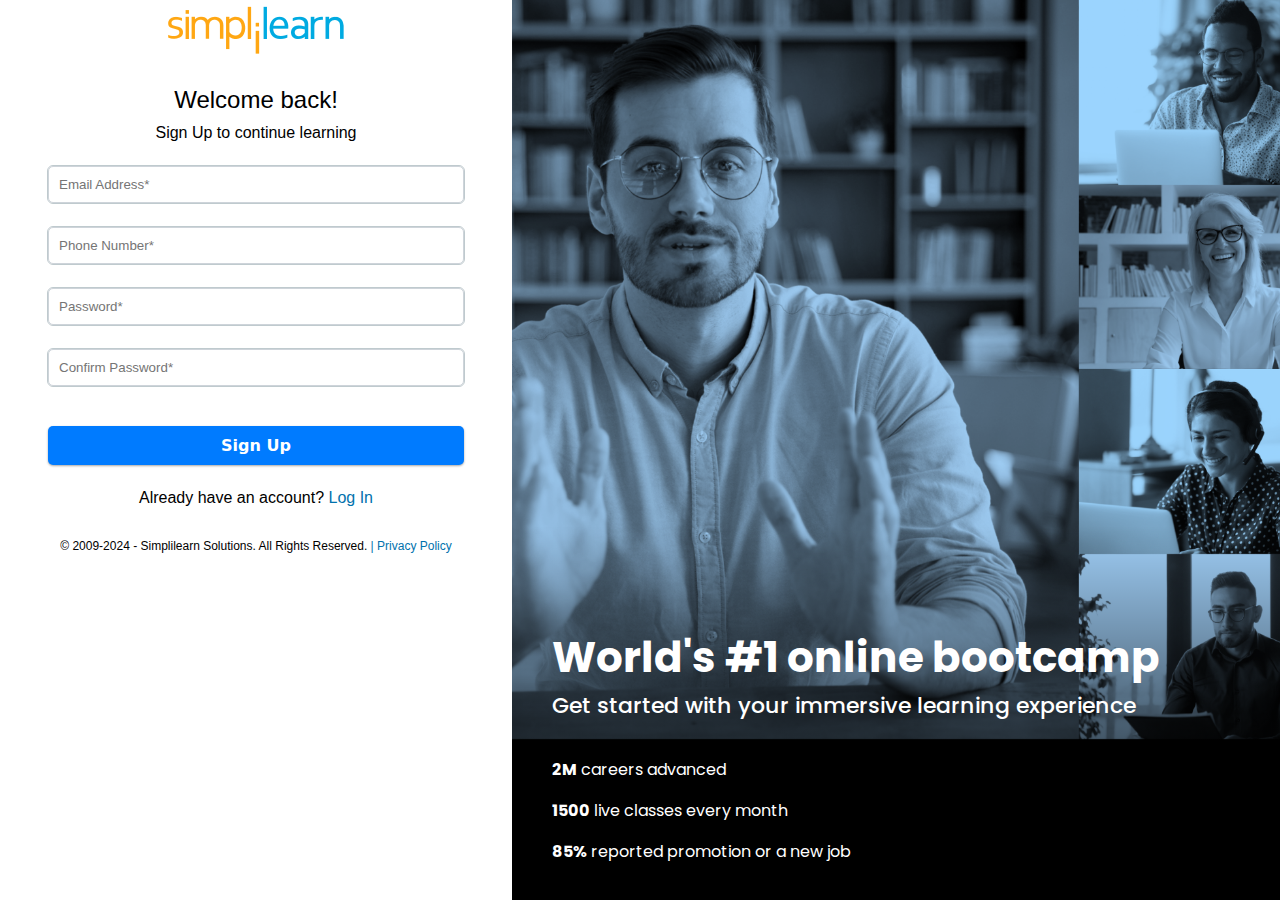
==== index.html @ d11c6d73 "first commit" ====
<!DOCTYPE html>
<html lang="en">

<head>
  <meta charset="UTF-8">
  <meta name="viewport" content="width=device-width, initial-scale=1.0">
  <!-- Google Fonts -->
  <link rel="preconnect" href="https://fonts.googleapis.com" />
  <link rel="preconnect" href="https://fonts.gstatic.com" crossorigin />
  <link
    href="https://fonts.googleapis.com/css2?family=Poppins:ital,wght@0,100;0,200;0,300;0,400;0,500;0,600;0,700;0,800;0,900;1,100;1,200;1,300;1,400;1,500;1,600;1,700;1,800;1,900&display=swap"
    rel="stylesheet" />
  <!--  -->
  <!-- Font-Awesome CDN -->
  <link rel="stylesheet" href="https://cdnjs.cloudflare.com/ajax/libs/font-awesome/6.5.2/css/all.min.css"
    integrity="sha512-SnH5WK+bZxgPHs44uWIX+LLJAJ9/2PkPKZ5QiAj6Ta86w+fsb2TkcmfRyVX3pBnMFcV7oQPJkl9QevSCWr3W6A=="
    crossorigin="anonymous" referrerpolicy="no-referrer" />
  <!--  -->
  <!-- Pari CSS -->
  <link rel="stylesheet" href="./beauty/pari.css" />
  <link rel="stylesheet" href="./beauty/components/navbar-pari.css" />
  <link rel="stylesheet" href="./beauty/layout/container.css" />
  <link rel="stylesheet" href="./beauty/helpers/flexbox.css" />
  <link rel="stylesheet" href="./beauty/elements/button-pari.css" />
  <!--  -->
  <link rel="stylesheet" href="./style.css">
  <script src="./app.js" defer></script>
  <title>Signup</title>
</head>

<body>

  <main id="main">
    <div class="main-container container is-fullhd">
      <div class="main-left">
        <div class="main-left-cont">
          <div class="title-left">
            <img src="./assets/simplilearn-logo.png" alt="">
          </div>
          <form>
            <h2>Welcome back!</h2>
            <p>Sign Up to continue learning</p>
            <div>
              <input type="text" id="username" name="username" placeholder="Email Address*" />
            </div>
            <div>
              <input type="number" id="phone" name="phone" placeholder="Phone Number*" />
            </div>
            <div>
              <input type="password" id="password" name="password" placeholder="Password*" />
            </div>
            <div>
              <input type="password" id="password" name="password" placeholder="Confirm Password*" />
            </div>
            <!-- <div class="fg-container">
              <div class="input-cont">
                <input type="checkbox" id="remember-me">
                <label for="remember-me">Remember me</label>
              </div>
              <div class="">
                <a href="#">Forgot password?</a>
              </div>
            </div> -->
            <div class="login-cont">
              <button class="primary-btn">Sign Up</button>
            </div>
            <div class="or-login-with">
              <p></p>
            </div>
            <!-- <div class="alternate-login-cont">
              <span class="parent-span"><i class="fa-brands fa-google"></i> <span class="hidden">Google</span></span>
              <span class="parent-span"><i class="fa-brands fa-facebook-f"></i> <span
                  class="hidden">Facebook</span></span>
              <span class="parent-span"><i class="fa-brands fa-linkedin-in"></i> <span
                  class="hidden">LinkedIn</span></span>
              <span class="parent-span"><i class="fa-brands fa-apple"></i> <span class="hidden">Apple</span></span>
            </div> -->
            <div class="dont-have-acc-cont">
              <p>Already have an account? <a href="/login.html">Log In</a></p>
            </div>
            <div class="privacy-policy">
              <p>© 2009-2024 - Simplilearn Solutions. <span>All Rights Reserved.</span> <a href="#">| Privacy Policy</a>
              </p>
            </div>
          </form>
        </div>
      </div>
      <div class="main-right">
        <div class="main-right-cont">
          <!-- <img src="./assets/right-panel-image-cropped.png" alt=""> -->
          <div class="text-container">
            <div class="text-title">
              <h2>World's #1 online bootcamp</h2>
              <h5>Get started with your immersive learning experience</h5>
            </div>
            <div class="text-desc">
              <p><strong>2M</strong> careers advanced</p>
              <p><strong>1500</strong> live classes every month</p>
              <p><strong>85%</strong> reported promotion or a new job</p>
            </div>
          </div>
        </div>
      </div>
    </div>
  </main>

</body>

</html>
---- beauty/pari.css ----
@import url(./themes/light/light-theme-pari.css);
@import url(./elements/semantics-pari.css);
@import url(./elements/typography-pari.css);
@import url(./elements/button-pari.css);
@import url(./elements/table-pari.css);
@import url(./elements/form-pari.css);
@import url(./elements/embedded-elemnets-pari.css);
@import url(./components/navbar-pari.css);
@import url(./components/sidebar-pari.css);
@import url(./components/accordion-pari.css);
@import url(./components/dropdown-pari.css);
@import url(./components/tabs-pari.css);
@import url(./layout/container.css);
@import url(./helpers/flexbox.css);
@import url(./components/hero-section.css);
@import url(./components/light-card.css);
@import url(./components/dark-card.css);
@import url(./components/carousel-pari.css);
@import url(./components/loader-pari.css);
@import url(./components/alert-pari.css);
@import url(./components/tooltip-pari.css);
@import url(./components/progressBar-pari.css);
@import url(./components/toast-pari.css);
@import url(./components/modal-pari.css);
@import url(./components/popover-pari.css);
@import url('https://fonts.googleapis.com/css2?family=Flow+Circular&family=Roboto:ital,wght@0,100;0,300;0,400;0,500;0,700;0,900;1,100;1,300;1,400;1,500;1,700;1,900&display=swap');


* {
  margin: 0;
  padding: 0;
  box-sizing: border-box;
}


body {
  font-family: "Tilt Neon", sans-serif;
  font-optical-sizing: auto;
  font-weight: 400;
  font-style: normal;
  background-color: aliceblue;
  font-variation-settings:
    "XROT" 0,
    "YROT" 0;
}

html {
  font-size: 16px;
}

@media screen and (max-width:500px) {
  html {
    font-size: 12px;
  }
}
---- beauty/components/navbar-pari.css ----
nav {
	display: flex;
	justify-content: var(--navbar-horizontal-alignment);
	align-items: center;
	padding: var(--navbar-padding-vertical) var(--navbar-padding-horizontal);
	box-shadow: rgba(0, 0, 0, 0.16) 0px 1px 4px;
	height: var(--navbar-height);
	background-color: var(--navbar-background-color);
	gap: var(--navbar-flex-gap);
}

nav > header {
	display: flex;
	align-items: center;
}

nav > header > img {
	width: 8rem;
	object-fit: contain;
}

nav h2 {
	margin: 0;
	color: var(--navbar-text-color);
}

nav > ul {
	display: flex;
	gap: var(--navbar-item-gap);
	list-style: none;
	align-items: center;
	justify-content: space-between;
	padding-left: 0;
}

nav > ul li a {
	padding: var(--navbar-item-padding);
	border-radius: var(--navbar-item-border-radius);
	font-size: var(--navbar-item-font-size);
	color: var(--navbar-text-color);
	transition: background-color var(--navbar-menu-transition-speed) ease;
	font-weight: 500;
}

nav > ul li a:hover {
	background-color: var(--navbar-hover-background-color);
}

/* Hamburger menu */
nav > .nav-btn {
	display: none;
	cursor: pointer;
}

nav > #nav-check {
	display: none;
}

@media screen and (max-width: 1000px) {
	nav:not([role="tabs"]):not([role="sidebar"]) > ul {
		box-shadow: rgba(0, 0, 0, 0.02) 0px 1px 3px 0px,
			rgba(27, 31, 35, 0.15) 0px 0px 0px 1px;
		position: absolute;
		flex-direction: column;
		align-items: flex-start;
		justify-content: flex-start;
		height: calc(100vh - var(--navbar-height) - 3px);
		transition: all var(--navbar-menu-transition-speed) ease;
		overflow-y: hidden;
		top: var(--navbar-height);
		right: 0;
		text-align: left;
		/* width: 0; */
		z-index: 999;
		background-color: #fff;
	}

	nav > .nav-btn {
		display: inline-block;
		position: absolute;
		right: 0px;
		top: 0px;
		height: var(--navbar-height);
		display: flex;
		justify-content: center;
		align-items: center;
	}

	nav > .nav-btn > label {
		display: inline-block;
		width: 50px;
		padding: var(--navbar-button-padding);
	}

	nav > .nav-btn > label > span {
		display: block;
		width: 25px;
		height: 10px;
		border-top: 2px solid var(--navbar-text-color);
		cursor: pointer;
		transition: transform var(--navbar-menu-transition-speed) ease;
	}

	nav > #nav-check:not(:checked) ~ ul {
		width: 0px;
	}

	nav > #nav-check:checked ~ ul {
		width: var(--navbar-menu-width);
		overflow-y: auto;
	}
}
---- beauty/layout/container.css ----
/* Default container */
.container {
  width: 100%;
  max-width: 960px; /* Default max width */
  margin-left: auto;
  margin-right: auto;
  padding-left: 15px;
  padding-right: 15px;
}

/* Widescreen container */
.container.is-widescreen {
  max-width: 1152px; /* Max width for widescreen */
}

/* FullHD container */
.container.is-fullhd {
  max-width: 1344px; /* Max width for FullHD */
}

/* Max Desktop container */
.container.is-max-desktop {
  max-width: 960px; /* Max width for desktop */
}

/* Max Widescreen container */
.container.is-max-widescreen {
  max-width: 1152px; /* Max width for widescreen */
}

/* Media queries */
@media screen and (min-width: 1024px) and (max-width: 1215px) {
  .container {
    max-width: 960px; /* Widescreen width */
  }
}

@media screen and (min-width: 1216px) and (max-width: 1407px) {
  .container {
    max-width: 1152px; /* FullHD width */
  }
}

@media screen and (min-width: 1408px) {
  .container {
    max-width: 1344px; /* FullHD width */
  }
}
---- beauty/helpers/flexbox.css ----
/* Flex Direction */
.is-flex-direction-row {
  flex-direction: row;
}

.is-flex-direction-row-reverse {
  flex-direction: row-reverse;
}

.is-flex-direction-column {
  flex-direction: column;
}

.is-flex-direction-column-reverse {
  flex-direction: column-reverse;
}

/* Flex Wrap */
.is-flex-wrap-nowrap {
  flex-wrap: nowrap;
}

.is-flex-wrap-wrap {
  flex-wrap: wrap;
}

.is-flex-wrap-wrap-reverse {
  flex-wrap: wrap-reverse;
}

/* Justify Content */
.is-justify-content-flex-start {
  justify-content: flex-start;
}

.is-justify-content-flex-end {
  justify-content: flex-end;
}

.is-justify-content-center {
  justify-content: center;
}

.is-justify-content-space-between {
  justify-content: space-between;
}

.is-justify-content-space-around {
  justify-content: space-around;
}

.is-justify-content-space-evenly {
  justify-content: space-evenly;
}

.is-justify-content-start {
  justify-content: start;
}

.is-justify-content-end {
  justify-content: end;
}

.is-justify-content-left {
  justify-content: left;
}

.is-justify-content-right {
  justify-content: right;
}

/* Align Content */
.is-align-content-flex-start {
  align-content: flex-start;
}

.is-align-content-flex-end {
  align-content: flex-end;
}

.is-align-content-center {
  align-content: center;
}

.is-align-content-space-between {
  align-content: space-between;
}

.is-align-content-space-around {
  align-content: space-around;
}

.is-align-content-space-evenly {
  align-content: space-evenly;
}

.is-align-content-stretch {
  align-content: stretch;
}

.is-align-content-start {
  align-content: start;
}

.is-align-content-end {
  align-content: end;
}

.is-align-content-baseline {
  align-content: baseline;
}

/* Align Items */
.is-align-items-stretch {
  align-items: stretch;
}

.is-align-items-flex-start {
  align-items: flex-start;
}

.is-align-items-flex-end {
  align-items: flex-end;
}

.is-align-items-center {
  align-items: center;
}

.is-align-items-baseline {
  align-items: baseline;
}

.is-align-items-start {
  align-items: start;
}

.is-align-items-end {
  align-items: end;
}

.is-align-items-self-start {
  align-items: self-start;
}

.is-align-items-self-end {
  align-items: self-end;
}

/* Align Self */
.is-align-self-auto {
  align-self: auto;
}

.is-align-self-flex-start {
  align-self: flex-start;
}

.is-align-self-flex-end {
  align-self: flex-end;
}

.is-align-self-center {
  align-self: center;
}

.is-align-self-baseline {
  align-self: baseline;
}

.is-align-self-stretch {
  align-self: stretch;
}

/* Flex Grow */
.is-flex-grow-0 {
  flex-grow: 0;
}

.is-flex-grow-1 {
  flex-grow: 1;
}

.is-flex-grow-2 {
  flex-grow: 2;
}

.is-flex-grow-3 {
  flex-grow: 3;
}

.is-flex-grow-4 {
  flex-grow: 4;
}

.is-flex-grow-5 {
  flex-grow: 5;
}

/* Flex Shrink */
.is-flex-shrink-0 {
  flex-shrink: 0;
}

.is-flex-shrink-1 {
  flex-shrink: 1;
}

.is-flex-shrink-2 {
  flex-shrink: 2;
}

.is-flex-shrink-3 {
  flex-shrink: 3;
}

.is-flex-shrink-4 {
  flex-shrink: 4;
}

.is-flex-shrink-5 {
  flex-shrink: 5;
}

.flex-center {
  display: flex;
  justify-content: center;
  align-items: center;
  gap: 1rem;
}


.display-flex-2x2-wrap {
  display: flex;
  align-items: center;
  gap: 1rem;
}

.display-flex-2x2-wrap img {
  max-width: 450px;
  flex: 1;
  border-radius: 5px;
}

@media screen and (max-width:1000px) {
  .display-flex-2x2-wrap {
    display: flex;
    align-items: center;
    flex-direction: column;
    justify-content: center;
    gap: 1rem;
  }

  .display-flex-2x2-wrap article {
    text-align: center;
  }

  .display-flex-2x2-wrap img {
    max-width: 100%;
  }
}
---- beauty/elements/button-pari.css ----
button,
.button {
  font-family: system-ui, -apple-system, BlinkMacSystemFont, "Segoe UI", Roboto,
    Oxygen, Ubuntu, Cantarell, "Open Sans", "Helvetica Neue", sans-serif;
  box-sizing: border-box;
  appearance: none;
  background: none;
  border: 1px solid #ccc;
  border-radius: 5px;
  color: #676e78;
  cursor: pointer;
  box-shadow: rgba(0, 0, 0, 0.12) 0px 1px 3px, rgba(0, 0, 0, 0.24) 0px 1px 2px;
  font-size: 1rem;
  font-weight: 600;
  margin: 1rem;
  padding: 10px 15px;
  text-decoration: none;
  text-align: center;
  width: fit-content;
}

button:hover {
  filter: brightness(90%);
}

/* Basic Button */
.basic-btn {
  background-color: #4caf50;
  color: white;
  border: none;
}

/* Outlined Button */
.outlined-btn {
  padding: 10px 20px;
  border: 2px solid #4caf50;
  color: #4caf50;
}

/* Rounded Button */
.rounded-btn {
  padding: 10px 20px;
  background-color: #4caf50;
  color: white;
  border: none;
  border-radius: 20px;
  box-shadow: none;
}

/* Square Button */
.square-btn {
  padding: 10px 20px;
  background-color: #4caf50;
  color: white;
  border: none;
  border-radius: 0;
  cursor: pointer;
}

/* Gradient Button */
.gradient-btn {
  padding: 10px 20px;
  background: linear-gradient(to right, #4caf50, #2e8b57);
  color: white;
  border: none;
  border-radius: 5px;
  cursor: pointer;
}

/* Text Button */
.text-btn {
  background: none;
  border: none;
  color: #4caf50;
  text-decoration: underline;
  cursor: pointer;
}

/* Icon Button */
.icon-btn {
  background: none;
  border: none;
  color: #4caf50;
  cursor: pointer;
  box-shadow: none;
}

/* Primary Button */
/* Primary Button */
.primary-btn {
  background-color: #007bff;
  color: white;
  border: none;
  border-radius: 5px;
  padding: 10px 20px;
  cursor: pointer;
}

/* Secondary Button */
.secondary-btn {
  background-color: #6c757d;
  color: white;
  border: none;
  border-radius: 5px;
  padding: 10px 20px;
  cursor: pointer;
}

/* Success Button */
.success-btn {
  background-color: #28a745;
  color: white;
  border: none;
  border-radius: 5px;
  padding: 10px 20px;
  cursor: pointer;
}

/* Danger Button */
.danger-btn {
  background-color: #dc3545;
  color: white;
  border: none;
  border-radius: 5px;
  padding: 10px 20px;
  cursor: pointer;
}

/* Warning Button */
.warning-btn {
  background-color: #ffc107;
  color: black;
  border: none;
  cursor: pointer;
}

/* Info Button */
.info-btn {
  background-color: #17a2b8;
  color: white;
  border: none;
  border-radius: 5px;
  padding: 10px 20px;
  cursor: pointer;
}

/* Light Button */
.light-btn {
  background-color: #f8f9fa;
  color: black;
  border: none;
  border-radius: 5px;
  padding: 10px 20px;
  cursor: pointer;
}

/* Dark Button */
.dark-btn {
  background-color: #343a40;
  color: white;
  border: none;
  border-radius: 5px;
  padding: 10px 20px;
  cursor: pointer;
}

/* Large Button */
.large-btn {
  font-size: 20px;
  padding: 15px 30px;
}

/* Small Button */
.small-btn {
  font-size: 12px;
  padding: 5px 10px;
}

/* Dropdown Button */

.dropdown-btn {
  display: inline-block;
  position: relative;
  font-family: system-ui, -apple-system, BlinkMacSystemFont, "Segoe UI", Roboto,
    Oxygen, Ubuntu, Cantarell, "Open Sans", "Helvetica Neue", sans-serif;
}

.dropdown-btn .dd-button {
  display: inline-block;
  border: 1px solid gray;
  border-radius: 4px;
  padding: 10px 30px 10px 20px;
  background-color: #ffffff;
  cursor: pointer;
  white-space: nowrap;
}

.dropdown-btn .dd-button:after {
  content: "";
  position: absolute;
  top: 50%;
  right: 15px;
  transform: translateY(-50%);
  width: 0;
  height: 0;
  border-left: 5px solid transparent;
  border-right: 5px solid transparent;
  border-top: 5px solid black;
}

.dropdown-btn .dd-button:hover {
  background-color: #eeeeee;
}

.dropdown-btn .dd-input {
  display: none;
}

.dropdown-btn .dd-menu {
  position: absolute;
  top: 100%;
  border: 1px solid #ccc;
  border-radius: 4px;
  padding: 0;
  margin: 2px 0 0 0;
  box-shadow: 0 0 6px 0 rgba(0, 0, 0, 0.1);
  background-color: #ffffff;
  list-style-type: none;
}

.dd-input+.dd-menu {
  display: none;
}

.dd-input:checked+.dd-menu {
  display: block;
}

.dropdown-btn .dd-menu li {
  padding: 10px 20px;
  cursor: pointer;
  white-space: nowrap;
}

.dd-menu li:hover {
  background-color: #f6f6f6;
}

.dd-menu li a {
  display: block;
  margin: -10px -20px;
  padding: 10px 20px;
}

.dd-menu li.divider {
  padding: 0;
  border-bottom: 1px solid #cccccc;
}

/* Block Button */
.block-btn {
  display: block;
  width: 95%;
  margin: auto;
}

/* Link Button */
.link-btn {
  background: none;
  border: none;
  color: #007bff;
  text-decoration: underline;
  cursor: pointer;
}

/* Disabled Button */
.disabled-btn {
  opacity: 0.6;
  cursor: not-allowed;
}

/* Loading Button */
/* .loading-btn::after {
  content: '<i class="ri-loader-2-line"></i>';
  width: 15px;
  height: 15px;
  border: 2px solid #fff;
  border-radius: 50%;
  border-top-color: transparent;
  animation: spin 0.8s linear infinite;
  display: inline-block;
  vertical-align: middle;
  margin-left: 5px;
} */

.loading-btn i {
  animation: spin 0.8s linear infinite;
  display: inline-block;
  vertical-align: middle;
  margin-right: 10px;
  font-size: 1.5rem;
}

.loading-btn span {
  vertical-align: middle;
}

@keyframes spin {
  to {
    transform: rotate(360deg);
  }
}

.icon-with-btn i {
  display: inline-block;
  vertical-align: middle;
  margin-right: 10px;
  font-size: 1.5rem;
}

.icon--with-btn span {
  vertical-align: middle;
}

/* Social Media Button */
.social-btn {
  background: none;
  border: none;
  font-size: 20px;
  margin: 5px;
  cursor: pointer;
  width: 40px;
  height: 40px;
  padding: 5px;
}

/* Transparent Button */
.transparent-btn {
  background: none;
  border: none;
  color: inherit;
  cursor: pointer;
}

/* Floating Action Button (FAB) */
.fab-btn {
  background-color: #007bff;
  color: white;
  border: none;
  border-radius: 50%;
  width: 60px;
  height: 60px;
  font-size: 25px;
  position: fixed;
  bottom: 20px;
  right: 20px;
  cursor: pointer;
  display: flex;
  align-items: center;
  justify-content: center;
}

/* Tabs Button */
.tabs-btn {
  background-color: #007bff;
  color: white;
  border: none;
  border-radius: 5px;
  padding: 10px 20px;
  cursor: pointer;
}

/* Slider Button */
.slider-btn {
  background-color: #007bff;
  color: white;
  border: none;
  border-radius: 5px;
  padding: 10px 20px;
  cursor: pointer;
}

/* Badge Button */
.badge-btn {
  position: relative;
}

.badge {
  position: absolute;
  top: -5px;
  right: -5px;
  background-color: red;
  color: white;
  border-radius: 50%;
  padding: 3px 8px;
  font-size: 12px;
}
---- style.css ----
*,
*::before,
*::after {
	margin: 0;
	padding: 0;
	box-sizing: border-box;
}

body {
	font-family: "Poppins", sans-serif;
}

.main-container {
	display: grid;
	grid-template-columns: repeat(5, 1fr);
	/* display: flex; */
	padding-left: 0;
	padding-right: 0;
}
.main-left {
	grid-column: 1/3;
}
.main-right {
	grid-column: 3/-1;
}
.main-left-cont {
	min-height: 100vh;
	background-color: #fff;
}
.main-left .main-left-cont .title-left {
	/* display: inline-block; */
	background-color: #fff;
	text-align: center;
	padding-top: 0.4rem;
}
.main-right .main-right-cont {
	/*  */
	height: 100%;
	max-height: 100%;
	min-height: 100vh;
	background-image: url("./assets/right-panel-image.png");
	background-size: cover;
}

.main-left form {
	box-shadow: none;
	width: 100%;
	max-width: 100%;
	height: 100%;
	max-height: 100%;
	margin: 0;
	padding-bottom: 1.7rem;
	padding-left: 3rem;
	padding-right: 3rem;
	/* padding-bottom: 1rem; */
}
.main-left form h2,
.main-left form p {
	color: #000;
	text-align: center;
}
.main-left form h2 {
	margin-top: 0;
}
.main-left form .fg-container {
	display: flex;
	align-items: center;
	justify-content: space-between;
	margin-top: 14px;
}
.main-left form .fg-container div {
	margin-top: 0;
}
.main-left form .fg-container div label {
	margin-bottom: 0;
}
.main-left form .fg-container div.input-cont {
	display: flex;
	align-items: center;
	gap: 5px;
}
.main-left form .fg-container div input {
	margin: 0;
	outline: none;
}
.main-left form h2 {
	font-weight: 500;
}
.main-left form input {
	padding: 10px;
	outline: 1px solid #bfcace;
	box-shadow: none;
}
.main-left form input:focus {
	outline: 3px solid #118aef;
	outline-offset: 3px;
}
.main-left form .login-cont button.primary-btn {
	margin: 0;
	width: 100%;
	margin-top: 1rem;
}
.main-left form .or-login-with p {
	margin-top: 0px;
}
.main-left form .alternate-login-cont {
	display: flex;
	justify-content: space-between;
	gap: 1rem;
	/*  */
	transition: all 0.4s ease-in;
}
.main-left form .alternate-login-cont span {
	background-color: #fff;
	cursor: pointer;
	width: 30px;
	height: 30px;
	padding: 10px;
	padding-top: 12px;
	padding-bottom: 12px;
	border-radius: 5px;
	/*  */
	/* display: grid;
	place-content: center; */
	display: flex;
	align-items: center;
	width: fit-content;
	overflow: hidden;
	/*  */
	transition: all 0.4s ease-in;
}
.main-left form .alternate-login-cont span span.hidden {
	font-size: 14px;
	padding: 0;
	margin-left: 4px;
	/* width: 0; */
	color: transparent;
	/* transition: all 0.4s ease-in; */
}
.main-left form .alternate-login-cont span:hover span.hidden {
	box-shadow: none;
	/* width: 100%; */
	color: #fff;
	font-weight: 500;
}
.main-left form .alternate-login-cont span:hover {
	box-shadow: 0px 1px 8px 0px rgba(0, 0, 0, 0.2);
}
.main-left form .alternate-login-cont span:hover i.fa-google,
.main-left form .alternate-login-cont span:hover i.fa-facebook-f,
.main-left form .alternate-login-cont span:hover i.fa-linkedin-in,
.main-left form .alternate-login-cont span:hover i.fa-apple {
	color: #fff;
}
.main-left form .alternate-login-cont span.parent-span:nth-of-type(1):hover {
	background-color: #dd4b39;
}
.main-left form .alternate-login-cont span:nth-of-type(1):hover,
.main-left form .alternate-login-cont span:nth-of-type(1):hover span {
	background-color: #dd4b39;
}
.main-left form .alternate-login-cont span:nth-of-type(2):hover,
.main-left form .alternate-login-cont span:nth-of-type(2):hover span {
	background-color: #3b5999;
}
.main-left form .alternate-login-cont span:nth-of-type(3):hover,
.main-left form .alternate-login-cont span:nth-of-type(3):hover span {
	background-color: #0077b5;
}
.main-left form .alternate-login-cont span:nth-of-type(4):hover,
.main-left form .alternate-login-cont span:nth-of-type(4):hover span {
	background-color: #000000;
}
.main-left form .alternate-login-cont span i {
	font-size: 24px;
}
.main-left form .alternate-login-cont span i.fa-google {
	color: #dd4b39;
}
.main-left form .alternate-login-cont span i.fa-facebook-f {
	color: #3b5999;
}
.main-left form .alternate-login-cont span i.fa-linkedin-in {
	color: #0077b5;
}
.main-left form .alternate-login-cont span i.fa-apple {
	color: #000000;
}
.main-left form .dont-have-acc-cont {
	margin-top: 1rem;
}
.main-left form .privacy-policy {
	margin-top: 2rem;
}
.main-left form .privacy-policy p {
	font-size: 12px;
	white-space: nowrap;
}

.main-right img {
	max-width: 100%;
	/* max-height: 100%; */
	height: 100%;
	min-height: 100vh;
}

.main-right .main-right-cont {
	position: relative;
}
.main-right .main-right-cont .text-container {
	position: absolute;
	bottom: 0px;
	position: absolute;
	padding: 70px 40px 20px;
	width: 100%;
	display: flex;
	flex-direction: column;
	gap: 2.2rem;
	background: linear-gradient(
		0deg,
		rgba(0, 0, 0, 1) 0%,
		rgba(0, 0, 0, 0) 100%
	) !important;
	padding-top: 100px;
}
.main-right .main-right-cont .text-container .text-title h2,
.main-right .main-right-cont .text-container .text-title h5 {
	color: #fff;
	margin: 0;
}
.main-right .main-right-cont .text-container .text-title h5 {
	font-weight: 500;
	font-size: 22px;
}
.main-right .main-right-cont .text-container .text-desc p,
.main-right .main-right-cont .text-container .text-desc p {
	margin: 0;
	color: #fff;
	margin-bottom: 1rem;
}

/* Media query */
@media only screen and (max-width: 1260px) {
	.main-left form .alternate-login-cont span:nth-of-type(1) {
		background-color: #dd4b39;
	}
	.main-left form .alternate-login-cont span:nth-of-type(2) {
		background-color: #0077b5;
	}
	.main-left form .alternate-login-cont span:nth-of-type(3) {
		background-color: #118aef;
	}
	.main-left form .alternate-login-cont span:nth-of-type(4) {
		background-color: #000000;
	}
	.main-left form .alternate-login-cont span i.fa-google {
		/* color: #dd4b39; */
	}
	.main-left form .alternate-login-cont span:nth-of-type(2) {
	}
	.main-left form .alternate-login-cont span:nth-of-type(3) {
	}
	.main-left form .alternate-login-cont span:nth-of-type(4) {
	}

	.main-left form .alternate-login-cont span i.fa-google,
	.main-left form .alternate-login-cont span i.fa-facebook-f,
	.main-left form .alternate-login-cont span i.fa-linkedin-in,
	.main-left form .alternate-login-cont span i.fa-apple {
		color: #fff;
	}
	.main-left form .alternate-login-cont span span.hidden {
		display: none;
	}
}
@media only screen and (max-width: 1000px) {
	main#main {
		background-color: #fff;
	}
	.main-container {
		grid-template-columns: 1fr;
		place-content: center;
		max-width: 500px !important;
		/* margin: 0 auto; */
	}

	.main-right {
		display: none;
	}
	.main-left form .alternate-login-cont span:hover {
		background-color: #fff;
	}
}
@media only screen and (max-width: 768px) {
	.main-left form .privacy-policy p {
		font-size: 12px;
		display: flex;
		flex-direction: column;
		align-items: flex-start;
		gap: 0.5rem;
	}
}
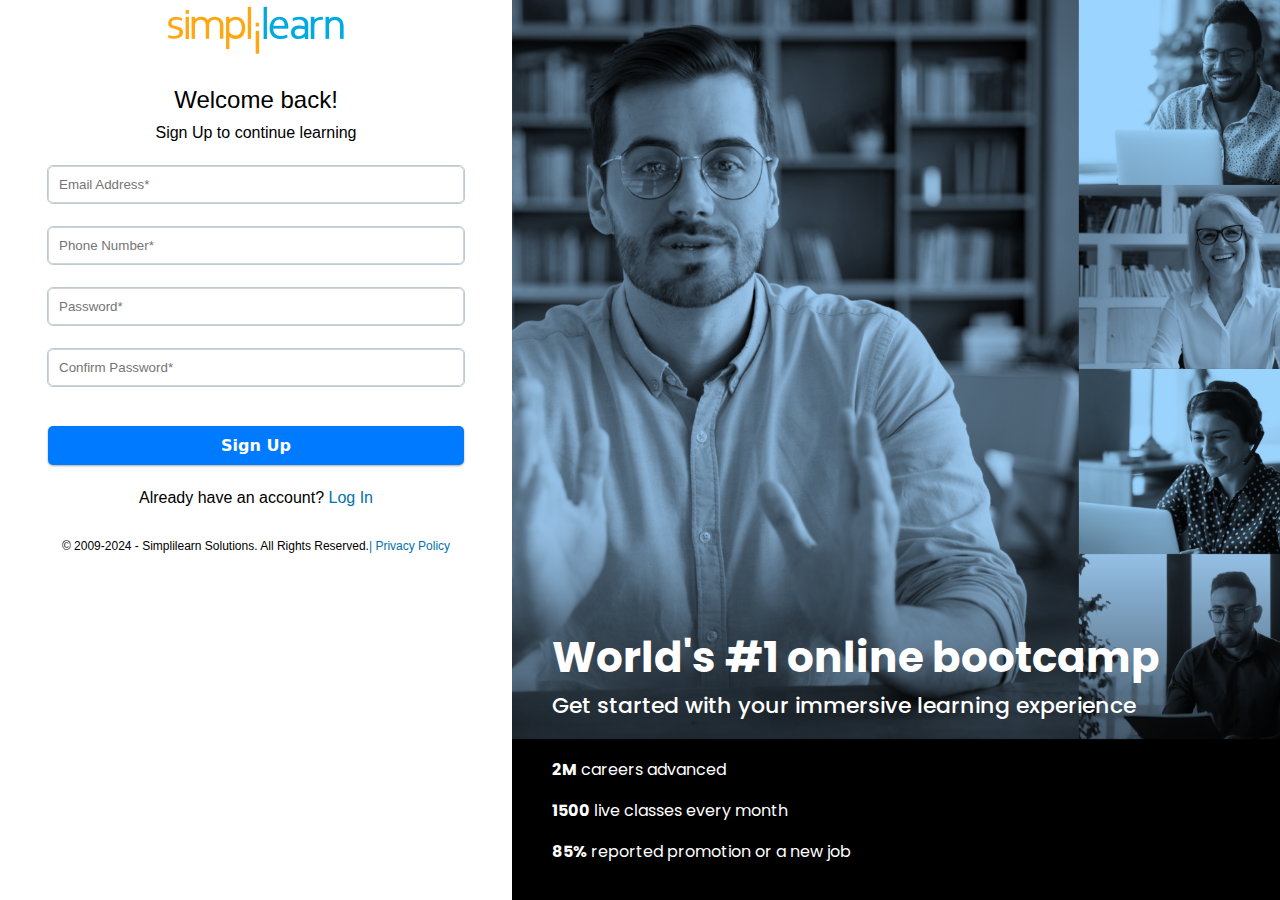
==== commit 771d6b94: "third commit" ====
--- a/index.html
+++ b/index.html
@@ -2,8 +2,9 @@
 <html lang="en">
 
 <head>
-  <meta charset="UTF-8">
-  <meta name="viewport" content="width=device-width, initial-scale=1.0">
+  <meta charset="UTF-8" />
+  <meta name="viewport" content="width=device-width, initial-scale=1.0" />
+  <title>LMS landing page (Manifest)</title>
   <!-- Google Fonts -->
   <link rel="preconnect" href="https://fonts.googleapis.com" />
   <link rel="preconnect" href="https://fonts.gstatic.com" crossorigin />
@@ -11,11 +12,9 @@
     href="https://fonts.googleapis.com/css2?family=Poppins:ital,wght@0,100;0,200;0,300;0,400;0,500;0,600;0,700;0,800;0,900;1,100;1,200;1,300;1,400;1,500;1,600;1,700;1,800;1,900&display=swap"
     rel="stylesheet" />
   <!--  -->
-  <!-- Font-Awesome CDN -->
-  <link rel="stylesheet" href="https://cdnjs.cloudflare.com/ajax/libs/font-awesome/6.5.2/css/all.min.css"
-    integrity="sha512-SnH5WK+bZxgPHs44uWIX+LLJAJ9/2PkPKZ5QiAj6Ta86w+fsb2TkcmfRyVX3pBnMFcV7oQPJkl9QevSCWr3W6A=="
+  <link rel="stylesheet" href="https://cdnjs.cloudflare.com/ajax/libs/font-awesome/6.5.1/css/all.min.css"
+    integrity="sha512-DTOQO9RWCH3ppGqcWaEA1BIZOC6xxalwEsw9c2QQeAIftl+Vegovlnee1c9QX4TctnWMn13TZye+giMm8e2LwA=="
     crossorigin="anonymous" referrerpolicy="no-referrer" />
-  <!--  -->
   <!-- Pari CSS -->
   <link rel="stylesheet" href="./beauty/pari.css" />
   <link rel="stylesheet" href="./beauty/components/navbar-pari.css" />
@@ -23,87 +22,13 @@
   <link rel="stylesheet" href="./beauty/helpers/flexbox.css" />
   <link rel="stylesheet" href="./beauty/elements/button-pari.css" />
   <!--  -->
-  <link rel="stylesheet" href="./style.css">
+  <link rel="stylesheet" href="./style.css" />
+  <script type="module" src="./manifest/script.js" defer></script>
   <script src="./app.js" defer></script>
-  <title>Signup</title>
 </head>
 
 <body>
-
-  <main id="main">
-    <div class="main-container container is-fullhd">
-      <div class="main-left">
-        <div class="main-left-cont">
-          <div class="title-left">
-            <img src="./assets/simplilearn-logo.png" alt="">
-          </div>
-          <form>
-            <h2>Welcome back!</h2>
-            <p>Sign Up to continue learning</p>
-            <div>
-              <input type="text" id="username" name="username" placeholder="Email Address*" />
-            </div>
-            <div>
-              <input type="number" id="phone" name="phone" placeholder="Phone Number*" />
-            </div>
-            <div>
-              <input type="password" id="password" name="password" placeholder="Password*" />
-            </div>
-            <div>
-              <input type="password" id="password" name="password" placeholder="Confirm Password*" />
-            </div>
-            <!-- <div class="fg-container">
-              <div class="input-cont">
-                <input type="checkbox" id="remember-me">
-                <label for="remember-me">Remember me</label>
-              </div>
-              <div class="">
-                <a href="#">Forgot password?</a>
-              </div>
-            </div> -->
-            <div class="login-cont">
-              <button class="primary-btn">Sign Up</button>
-            </div>
-            <div class="or-login-with">
-              <p></p>
-            </div>
-            <!-- <div class="alternate-login-cont">
-              <span class="parent-span"><i class="fa-brands fa-google"></i> <span class="hidden">Google</span></span>
-              <span class="parent-span"><i class="fa-brands fa-facebook-f"></i> <span
-                  class="hidden">Facebook</span></span>
-              <span class="parent-span"><i class="fa-brands fa-linkedin-in"></i> <span
-                  class="hidden">LinkedIn</span></span>
-              <span class="parent-span"><i class="fa-brands fa-apple"></i> <span class="hidden">Apple</span></span>
-            </div> -->
-            <div class="dont-have-acc-cont">
-              <p>Already have an account? <a href="/login.html">Log In</a></p>
-            </div>
-            <div class="privacy-policy">
-              <p>© 2009-2024 - Simplilearn Solutions. <span>All Rights Reserved.</span> <a href="#">| Privacy Policy</a>
-              </p>
-            </div>
-          </form>
-        </div>
-      </div>
-      <div class="main-right">
-        <div class="main-right-cont">
-          <!-- <img src="./assets/right-panel-image-cropped.png" alt=""> -->
-          <div class="text-container">
-            <div class="text-title">
-              <h2>World's #1 online bootcamp</h2>
-              <h5>Get started with your immersive learning experience</h5>
-            </div>
-            <div class="text-desc">
-              <p><strong>2M</strong> careers advanced</p>
-              <p><strong>1500</strong> live classes every month</p>
-              <p><strong>85%</strong> reported promotion or a new job</p>
-            </div>
-          </div>
-        </div>
-      </div>
-    </div>
-  </main>
-
+  <div id="app"></div>
 </body>
 
 </html>